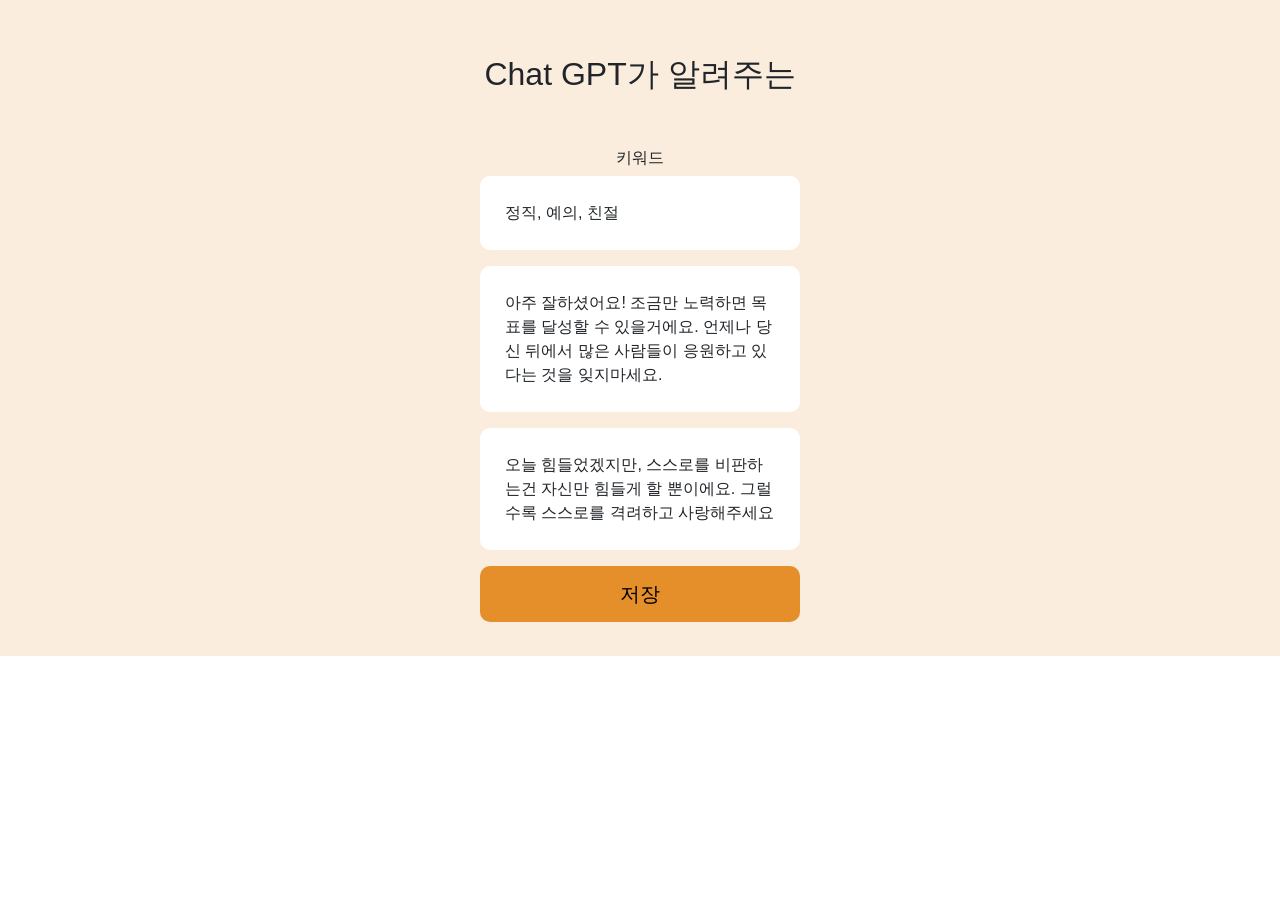
==== chatgpt.html @ 0cdb5577 "Feat: chatgpt 화면 UI 구현" ====
<!DOCTYPE html>
<html lang="en">
<head>
    <meta charset="UTF-8">
    <meta http-equiv="X-UA-Compatible" content="IE=edge">
    <meta name="viewport" content="width=device-width, initial-scale=1.0">
    <link rel="stylesheet" href="https://cdn.jsdelivr.net/npm/bootstrap@4.6.1/dist/css/bootstrap.min.css" integrity="sha384-zCbKRCUGaJDkqS1kPbPd7TveP5iyJE0EjAuZQTgFLD2ylzuqKfdKlfG/eSrtxUkn" crossorigin="anonymous">
    <link rel="stylesheet" href="style.css">
    <title>'Chat GPT'</title>
</head>
<body>
    <article class = "title">
        <h2 class="chat_title">Chat GPT가 알려주는</h2>
        <h3 class="keyword">키워드</h3>
        <p class="white_box">
            정직, 예의, 친절
        </p>
        <p class="white_box">
            아주 잘하셨어요! 조금만 노력하면 목표를 달성할 수 있을거에요. 언제나
            당신 뒤에서 많은 사람들이 응원하고 있다는 것을 잊지마세요.
        </p>
        <p class="white_box">
            오늘 힘들었겠지만, 스스로를 비판하는건 자신만 힘들게 할 뿐이에요. 그럴수록 스스로를 격려하고 사랑해주세요
        </p>
        <button class="save_btn">저장</button>
    </article>
</body>
</html>
---- style.css ----
article {
    display: flex;
    flex-direction: column;
    background-color: #FBEDDD;
}

.question {
    display: none;
}

#answer {
    display: none;
    width:300px;
    height: 200px;
    vertical-align: middle;
}

.input-div {
    vertical-align: middle;
}

.result {
    display: none;
}

.chat_title {
    margin-left: auto;
    margin-right: auto;
    margin-top: 55px;
    margin-bottom: 55px;
}

.white_box {
    width: 320px;
    background-color: white;
    margin-left: auto;
    margin-right: auto;
    border-radius: 10px;
    padding: 25px;
    font-size: 16px;
}

.keyword {
    margin-left: auto;
    margin-right: auto;
    font-size: 16px;
}

.save_btn {
    background-color: #E48F2A;
    margin-left: auto;
    margin-right: auto;
    margin-bottom: 34px;
    width: 320px;
    height: 56px;
    border: none;
    border-radius: 10px;
    font-size: 20px;
}
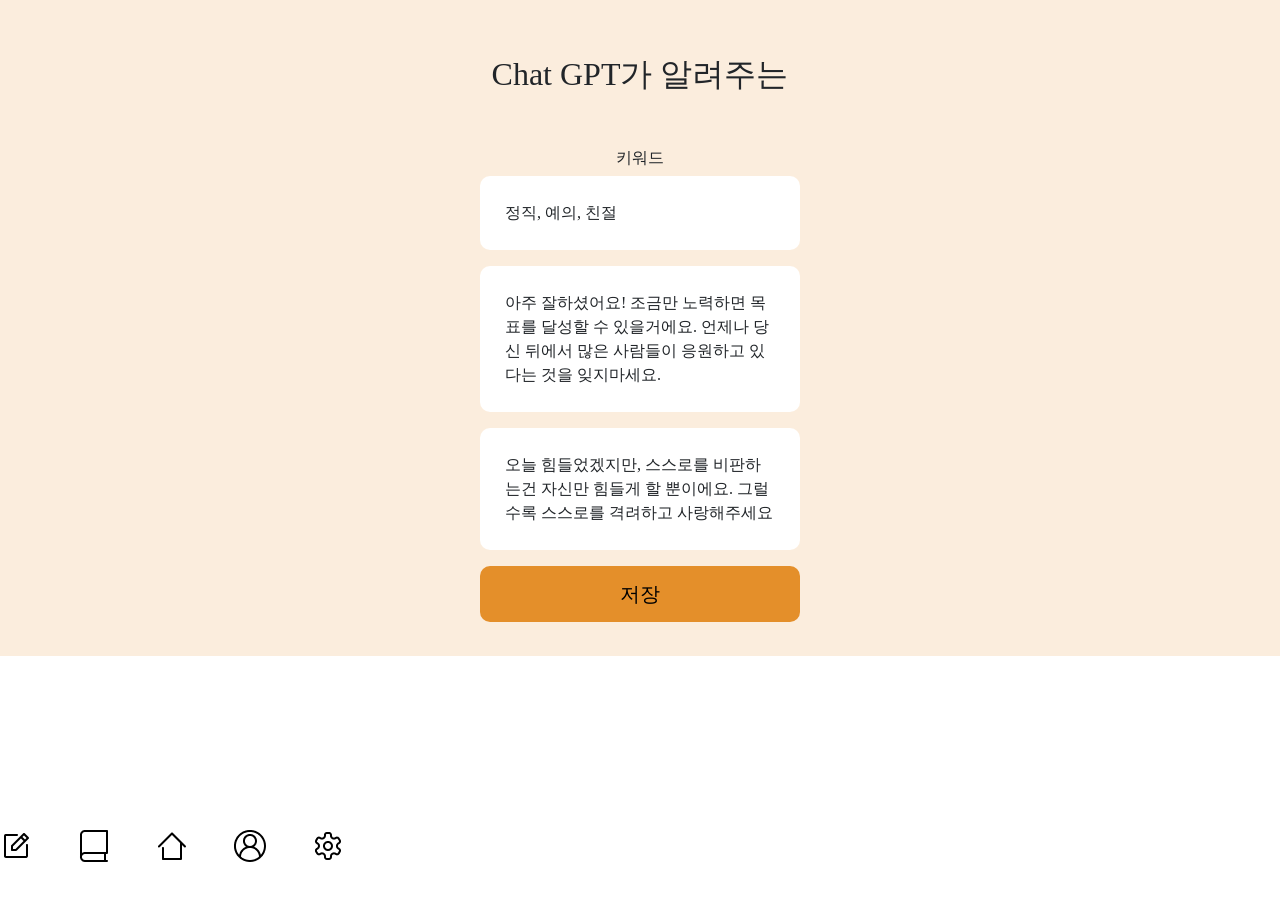
==== commit d44ba8b0: "모든 페이지 연결" ====
--- a/chatgpt.html
+++ b/chatgpt.html
@@ -6,6 +6,7 @@
     <meta name="viewport" content="width=device-width, initial-scale=1.0">
     <link rel="stylesheet" href="https://cdn.jsdelivr.net/npm/bootstrap@4.6.1/dist/css/bootstrap.min.css" integrity="sha384-zCbKRCUGaJDkqS1kPbPd7TveP5iyJE0EjAuZQTgFLD2ylzuqKfdKlfG/eSrtxUkn" crossorigin="anonymous">
     <link rel="stylesheet" href="style.css">
+    <link href="https://fonts.googleapis.com/css2?family=Song+Myung&display=swap" rel="stylesheet">
     <title>'Chat GPT'</title>
 </head>
 <body>
@@ -22,7 +23,24 @@
         <p class="white_box">
             오늘 힘들었겠지만, 스스로를 비판하는건 자신만 힘들게 할 뿐이에요. 그럴수록 스스로를 격려하고 사랑해주세요
         </p>
-        <button class="save_btn">저장</button>
+        <button class="save_btn" onclick="location.href='gotest.html'">저장</button>
     </article>
+    <div class="bottom_menu">
+        <div>
+            <img style="float: left" src="img/menu_write.png" onclick="location.href='save_result.html'">
+        </div>
+        <div>
+            <img style="float: left" src="img/menu_book.png" onclick="location.href='today_recommend.html'">
+        </div>
+        <div>
+            <img style="float: left" src="img/menu_home.png"onclick="location.href='chatgpt.html'">
+        </div>
+        <div>
+            <img style="float: left" src="img/menu_mypage.png" onclick="location.href='MyPage.html'">
+        </div>
+        <div>
+            <img style="float: left" src="img/menu_setting.png">
+        </div>
+    </div>
 </body>
 </html>
--- a/style.css
+++ b/style.css
@@ -56,4 +56,23 @@
     border: none;
     border-radius: 10px;
     font-size: 20px;
+}
+
+.bottom_menu {
+    position: fixed;
+    width: 390px;
+    height: 90px;
+    bottom: 0px;
+    background-color: white;
+}
+.bottom_menu>div {
+    float: left;
+    width: 20%;
+    height: 100%;
+    text-align: center;
+    padding-top: 20px;
+}
+
+* {
+    font-family: 'Song Myung', serif;
 }
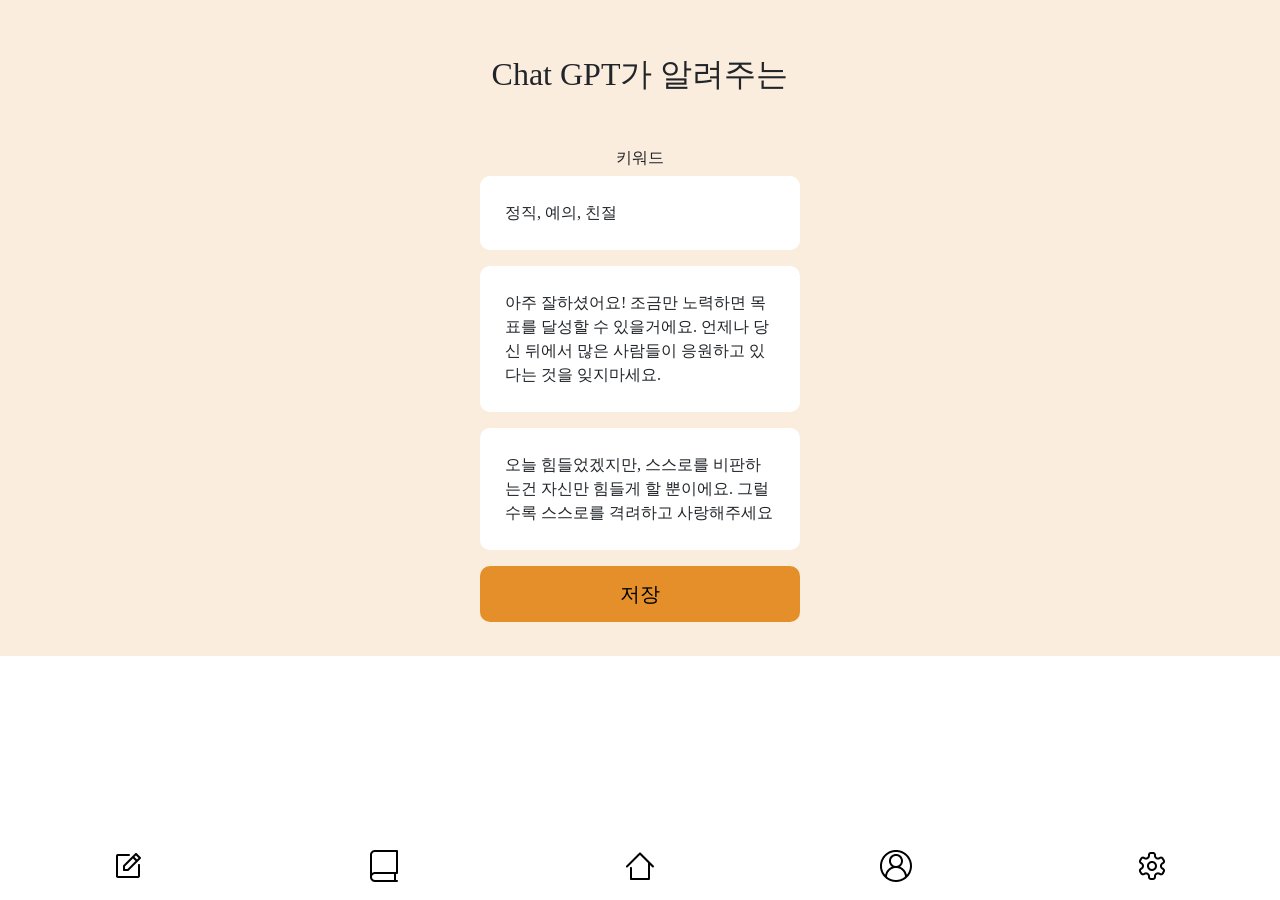
==== commit 34ad7868: "[css] 중앙정렬 수정" ====
--- a/chatgpt.html
+++ b/chatgpt.html
@@ -27,19 +27,19 @@
     </article>
     <div class="bottom_menu">
         <div>
-            <img style="float: left" src="img/menu_write.png" onclick="location.href='save_result.html'">
+            <img src="img/menu_write.png" onclick="location.href='save_result.html'">
         </div>
         <div>
-            <img style="float: left" src="img/menu_book.png" onclick="location.href='today_recommend.html'">
+            <img src="img/menu_book.png" onclick="location.href='today_recommend.html'">
         </div>
         <div>
-            <img style="float: left" src="img/menu_home.png"onclick="location.href='chatgpt.html'">
+            <img src="img/menu_home.png"onclick="location.href='chatgpt.html'">
         </div>
         <div>
-            <img style="float: left" src="img/menu_mypage.png" onclick="location.href='MyPage.html'">
+            <img src="img/menu_mypage.png" onclick="location.href='MyPage.html'">
         </div>
         <div>
-            <img style="float: left" src="img/menu_setting.png">
+            <img src="img/menu_setting.png">
         </div>
     </div>
 </body>
--- a/style.css
+++ b/style.css
@@ -60,17 +60,24 @@
 
 .bottom_menu {
     position: fixed;
-    width: 390px;
-    height: 90px;
+    width: 100%;
+    height: 70px;
+    /* margin: 0 auto; */
     bottom: 0px;
-    background-color: white;
+    background-color: white
 }
+
 .bottom_menu>div {
-    float: left;
+    float:left;
     width: 20%;
     height: 100%;
     text-align: center;
+    margin: 0 auto;
     padding-top: 20px;
+}
+
+.bottom_menu>div>img {
+    float: center;
 }
 
 * {
